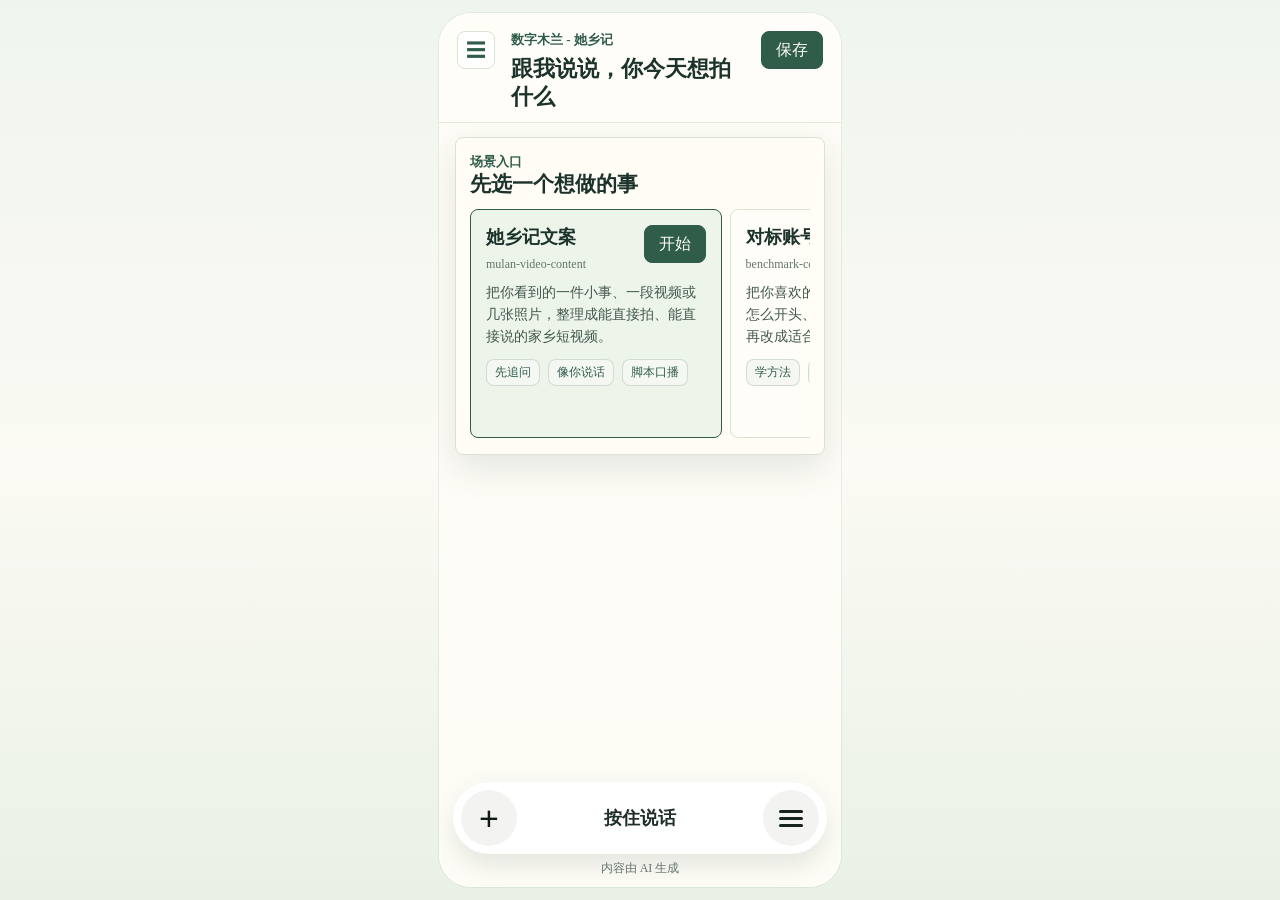
==== frontend/index.html @ 1160d807 "她乡记 v0.2：PWA 前端 + 桥接服务 + 知识库 + 四场景 skill + Trae 分发配置" ====
<!doctype html>
<html lang="zh-CN">
  <head>
    <meta charset="UTF-8" />
    <meta name="viewport" content="width=device-width, initial-scale=1, viewport-fit=cover" />
    <meta name="theme-color" content="#2f5d4a" />
    <title>她乡记</title>
    <link rel="manifest" href="./manifest.webmanifest" />
    <link rel="stylesheet" href="./styles.css" />
  </head>
  <body>
    <div class="app-shell">
      <header class="topbar">
        <button class="plain-icon menu-button" id="openNav" aria-label="打开菜单">☰</button>
        <div>
          <p class="brand-mark">数字木兰 - 她乡记</p>
          <h1>跟我说说，你今天想拍什么</h1>
        </div>
        <button class="save-btn" id="saveMaterial">保存</button>
      </header>

      <main class="screen active" id="homeScreen">
        <section class="skill-rail-wrap" id="skillChooser">
          <div>
            <span class="panel-label">场景入口</span>
            <h2>先选一个想做的事</h2>
          </div>
          <section class="skill-grid" id="skillGrid"></section>
        </section>

        <section class="loading-skill" id="loadingSkill" aria-live="polite">
          <span></span>
          <p>正在加载对应 Skill...</p>
        </section>

        <section class="messages" id="messages"></section>

        <section class="upload-preview" id="uploadPreview" aria-live="polite"></section>

        <section class="composer">
          <div class="input-bar">
            <label class="icon-btn file-btn" aria-label="上传图片">
              +
              <input id="imageInput" type="file" accept="image/*" multiple />
            </label>
            <button class="voice-display active" id="voiceDisplay" aria-label="语音输入">
              <span>按住说话</span>
            </button>
            <textarea id="textInput" rows="1" placeholder="尽管问..." aria-label="文字输入"></textarea>
            <button class="keyboard-icon" id="keyboardButton" aria-label="切换输入方式">
              <span></span><span></span><span></span>
            </button>
            <button class="send-icon" id="sendMessage" aria-label="发送">↑</button>
          </div>
          <p class="voice-hint" id="voiceStatus">内容由 AI 生成</p>
        </section>
      </main>

      <main class="screen" id="materialsScreen">
        <section class="section-heading top-section">
          <div>
            <p class="panel-label">项目文件夹</p>
            <h2>我的素材</h2>
          </div>
          <div class="inline-actions">
            <button class="secondary-btn returnChat">返回对话</button>
            <button class="secondary-btn" id="exportMaterials">导出</button>
          </div>
        </section>
        <section class="material-list" id="materialList"></section>
      </main>

      <main class="screen" id="knowledgeScreen">
        <section class="section-heading top-section">
          <div>
            <p class="panel-label">知识库-场景触发库.md</p>
            <h2>我的知识</h2>
          </div>
          <div class="inline-actions">
            <button class="secondary-btn returnChat">返回对话</button>
            <label class="secondary-btn import-btn">
              导入 MD
              <input id="knowledgeImport" type="file" accept=".md,text/markdown,text/plain" />
            </label>
          </div>
        </section>
        <section class="knowledge-tools">
          <input id="knowledgeSearch" type="search" placeholder="搜索：腌菜、茭白、孙女、石关乡..." />
          <button id="addKnowledge">新增主题</button>
          <button id="exportKnowledge">导出 MD</button>
        </section>
        <section class="knowledge-list" id="knowledgeList"></section>
      </main>

    </div>

    <dialog id="formatDialog">
      <form method="dialog" class="dialog-body">
        <h2>视频形式</h2>
        <label>发布平台<input id="platformInput" value="微信视频号" /></label>
        <label>视频时长<input id="durationInput" value="60-90 秒" /></label>
        <button class="primary-btn" value="confirm">确认</button>
      </form>
    </dialog>

    <script src="./app.js?v=20260830-bridge"></script>
  </body>
</html>
---- frontend/styles.css ----
:root {
  color-scheme: light;
  --ink: #1c332b;
  --muted: #64766d;
  --deep: #2f5d4a;
  --deep-2: #426f5a;
  --leaf: #73987b;
  --wash: #f4f7f1;
  --paper: #fffdf7;
  --line: #d8e1d2;
  --gold: #c7a45d;
  --red: #9b5a4d;
  --shadow: 0 14px 36px rgba(38, 73, 58, 0.12);
}

* {
  box-sizing: border-box;
}

body {
  margin: 0;
  min-height: 100vh;
  background: linear-gradient(180deg, #eff5ed 0%, #fbfaf4 52%, #e9f1e6 100%);
  color: var(--ink);
  font-family: FangSong, STFangsong, "FangSong_GB2312", "Songti SC", serif;
  display: grid;
  place-items: center;
}

button,
input,
textarea {
  font: inherit;
}

button {
  cursor: pointer;
}

.app-shell {
  width: 402px;
  height: 874px;
  margin: 0 auto;
  background: rgba(255, 253, 247, 0.88);
  position: relative;
  overflow: hidden;
  box-shadow: 0 0 0 1px rgba(47, 93, 74, 0.08);
  display: flex;
  flex-direction: column;
}

.topbar {
  display: flex;
  align-items: flex-start;
  justify-content: space-between;
  gap: 16px;
  padding: calc(18px + env(safe-area-inset-top)) 18px 12px;
  background: rgba(255, 253, 247, 0.92);
  border-bottom: 1px solid rgba(216, 225, 210, 0.78);
  flex: 0 0 auto;
  z-index: 4;
  backdrop-filter: blur(18px);
}

.topbar > div {
  flex: 1;
}

.brand-mark,
.panel-label {
  margin: 0 0 6px;
  color: var(--deep);
  font-size: 13px;
  font-weight: 700;
  letter-spacing: 0;
}

h1,
h2,
p {
  margin: 0;
}

h1 {
  font-size: 22px;
  line-height: 1.25;
  font-weight: 700;
}

h2 {
  font-size: 21px;
  line-height: 1.25;
}

.plain-icon {
  width: 38px;
  height: 38px;
  border: 1px solid var(--line);
  border-radius: 8px;
  background: #ffffff;
  color: var(--deep);
  font-size: 22px;
}

.menu-button {
  font-size: 20px;
  flex: 0 0 38px;
}

.screen {
  display: none;
  padding: 0 16px 28px;
  flex: 1;
  min-height: 0;
  overflow-y: auto;
  overscroll-behavior: contain;
}

#homeScreen {
  padding-bottom: 170px;
}

.screen.active {
  display: block;
}

.quick-panel,
.dense-section,
.chat-head,
.composer,
.knowledge-tools,
.skill-rail-wrap {
  margin-top: 14px;
  border: 1px solid var(--line);
  background: rgba(255, 253, 247, 0.94);
  box-shadow: var(--shadow);
}

.quick-panel,
.section-heading,
.chat-head,
.knowledge-tools {
  display: flex;
  align-items: center;
  justify-content: space-between;
  gap: 12px;
}

.quick-panel,
.dense-section,
.chat-head,
.composer,
.knowledge-tools,
.skill-rail-wrap {
  padding: 14px;
  border-radius: 8px;
}

.secondary-btn,
.primary-btn,
.save-btn,
.back-btn,
.file-btn,
.knowledge-tools button {
  border: 1px solid var(--deep);
  border-radius: 8px;
  min-height: 38px;
  padding: 0 14px;
  background: #ffffff;
  color: var(--deep);
  white-space: nowrap;
}

.primary-btn,
.save-btn {
  background: var(--deep);
  color: #fffdf7;
}

.skill-grid {
  display: flex;
  gap: 8px;
  margin-top: 12px;
  overflow-x: auto;
  padding-bottom: 2px;
}

.skill-card,
.material-item,
.knowledge-item,
.message {
  border: 1px solid var(--line);
  border-radius: 8px;
  background: var(--paper);
  box-shadow: 0 10px 24px rgba(38, 73, 58, 0.08);
}

.skill-card {
  padding: 15px;
  flex: 0 0 74%;
  box-shadow: none;
}

.skill-card.active {
  border-color: var(--deep);
  background: #edf4ea;
}

.app-shell.chatting #skillChooser {
  display: none;
}

.loading-skill {
  display: none;
  align-items: center;
  gap: 10px;
  margin-top: 14px;
  color: var(--muted);
  font-size: 15px;
}

.loading-skill.active {
  display: flex;
}

.loading-skill span {
  width: 16px;
  height: 16px;
  border-radius: 50%;
  border: 2px solid rgba(47, 93, 74, 0.18);
  border-top-color: var(--deep);
  animation: spin 0.8s linear infinite;
}

@keyframes spin {
  to {
    transform: rotate(360deg);
  }
}

.skill-top {
  display: flex;
  justify-content: space-between;
  gap: 12px;
  align-items: start;
}

.skill-top h3 {
  margin: 0 0 5px;
  font-size: 18px;
}

.skill-id {
  color: var(--muted);
  font-size: 12px;
}

.skill-card p {
  color: #42584e;
  font-size: 14px;
  line-height: 1.55;
  margin: 10px 0 12px;
}

.skill-meta {
  display: flex;
  flex-wrap: wrap;
  gap: 8px;
  margin-bottom: 12px;
}

.skill-meta span {
  border: 1px solid rgba(47, 93, 74, 0.18);
  background: #f5f8f2;
  color: var(--deep);
  padding: 4px 8px;
  border-radius: 8px;
  font-size: 12px;
}

.workflow-row {
  display: grid;
  grid-template-columns: repeat(4, 1fr);
  gap: 8px;
  margin-top: 14px;
}

.workflow-row div {
  min-height: 72px;
  border-left: 3px solid var(--leaf);
  background: #f6f8f1;
  padding: 9px 7px;
}

.workflow-row b {
  display: block;
  color: var(--deep);
  font-size: 18px;
}

.workflow-row span {
  display: block;
  margin-top: 8px;
  color: #41554d;
  font-size: 13px;
}

.chat-head {
  margin-top: 8px;
}

.back-btn {
  width: 38px;
  padding: 0;
  font-size: 26px;
}

.messages {
  display: grid;
  gap: 10px;
  margin-top: 12px;
  padding-bottom: 12px;
}

.message {
  padding: 12px;
  line-height: 1.55;
  color: #31473e;
  font-size: 15px;
}

.message.user {
  margin-left: 34px;
  background: #edf4ea;
}

.message.assistant {
  margin-right: 20px;
}

.message .role {
  display: block;
  color: var(--deep);
  font-size: 12px;
  margin-bottom: 5px;
  font-weight: 700;
}

.upload-preview {
  display: flex;
  gap: 8px;
  overflow-x: auto;
  margin-top: 12px;
}

.upload-preview img {
  width: 76px;
  height: 76px;
  object-fit: cover;
  border-radius: 8px;
  border: 1px solid var(--line);
}

.composer {
  position: absolute;
  left: 50%;
  bottom: 0;
  transform: translateX(-50%);
  width: 100%;
  z-index: 2;
  margin-top: 0;
  padding: 8px 14px calc(10px + env(safe-area-inset-bottom));
  border: 0;
  border-radius: 0;
  background: linear-gradient(180deg, rgba(255, 253, 247, 0), rgba(255, 253, 247, 0.96) 28%, #fffdf7 100%);
  box-shadow: none;
}

textarea,
.knowledge-tools input,
.dialog-body input {
  width: 100%;
  border: 1px solid var(--line);
  border-radius: 8px;
  background: #fffefb;
  color: var(--ink);
  padding: 10px;
  resize: vertical;
}

#textInput {
  flex: 1;
  min-height: 48px;
  max-height: 96px;
  border: 0;
  border-radius: 0;
  padding: 13px 4px;
  box-shadow: none;
  resize: none;
  background: transparent;
  line-height: 1.35;
  outline: none;
  font-family: -apple-system, BlinkMacSystemFont, "PingFang SC", sans-serif;
  font-size: 16px;
}

body.voice-mode #textInput {
  display: none;
}

.voice-display {
  flex: 1;
  min-height: 48px;
  border: 0;
  background: transparent;
  color: #1f2f28;
  display: none;
  align-items: center;
  justify-content: center;
  gap: 8px;
  font-family: -apple-system, BlinkMacSystemFont, "PingFang SC", sans-serif;
  font-size: 18px;
  font-weight: 700;
}

body.voice-mode .voice-display {
  display: inline-flex;
}

body.text-mode .voice-display {
  display: none;
}

.voice-display.recording {
  color: var(--red);
}

.input-bar {
  display: flex;
  align-items: center;
  gap: 8px;
  width: 100%;
  min-height: 72px;
  padding: 8px;
  border: 0;
  border-radius: 36px;
  background: #ffffff;
  box-shadow: 0 12px 28px rgba(38, 73, 58, 0.13);
}

.icon-btn,
.send-icon,
.keyboard-icon {
  flex: 0 0 56px;
  width: 56px;
  height: 56px;
  display: inline-flex;
  align-items: center;
  justify-content: center;
  border-radius: 50%;
  border: 0;
  background: #f3f4f1;
  color: #101a15;
  font-family: -apple-system, BlinkMacSystemFont, "PingFang SC", sans-serif;
  font-size: 34px;
  line-height: 1;
}

.send-icon {
  display: none;
  background: var(--deep);
  color: #fffdf7;
  font-size: 22px;
  font-weight: 700;
}

body:not(.voice-mode) .send-icon {
  display: none;
}

body.can-send .send-icon {
  display: inline-flex;
}

body.can-send .keyboard-icon {
  display: none;
}

.keyboard-icon {
  flex-direction: column;
  gap: 4px;
}

.keyboard-icon span {
  width: 24px;
  height: 3px;
  border-radius: 999px;
  background: #17241d;
}

body:not(.voice-mode) .keyboard-icon span {
  display: none;
}

body:not(.voice-mode) .keyboard-icon::before {
  content: "·))";
  font-family: Arial, sans-serif;
  font-size: 20px;
  font-weight: 700;
  letter-spacing: 0;
}

.icon-btn.recording {
  border-color: var(--red);
  background: var(--red);
  color: #fffdf7;
}

.voice-hint {
  margin-top: 6px;
  color: var(--muted);
  font-size: 12px;
  text-align: center;
}

.file-btn input,
.import-btn input {
  display: none;
}

.top-section {
  padding-top: 14px;
}

.inline-actions {
  display: flex;
  gap: 8px;
  align-items: center;
}

.material-list,
.knowledge-list {
  display: grid;
  gap: 12px;
  margin-top: 14px;
}

.material-item,
.knowledge-item {
  padding: 14px;
}

.material-item h3,
.knowledge-item h3 {
  margin: 0 0 8px;
  font-size: 20px;
}

.material-item p,
.knowledge-item p {
  color: #41564c;
  line-height: 1.55;
  font-size: 15px;
}

.material-meta,
.knowledge-tags {
  display: flex;
  flex-wrap: wrap;
  gap: 7px;
  margin-top: 10px;
}

.material-meta span,
.knowledge-tags span {
  padding: 4px 7px;
  border-radius: 8px;
  background: #eef4ea;
  color: var(--deep);
  font-size: 12px;
}

.knowledge-tools {
  flex-wrap: wrap;
}

.knowledge-tools input {
  flex: 1 1 100%;
}

.knowledge-item textarea {
  margin-top: 8px;
  min-height: 92px;
}

dialog {
  border: 0;
  border-radius: 8px;
  padding: 0;
  box-shadow: var(--shadow);
  width: min(90vw, 420px);
}

.dialog-body {
  display: grid;
  gap: 12px;
  padding: 18px;
  background: var(--paper);
}

/* ---------------- 联调桥接新增 ---------------- */

.typing-dots {
  display: inline-flex;
  gap: 5px;
  align-items: center;
  padding: 4px 0;
}

.typing-dots i {
  width: 7px;
  height: 7px;
  border-radius: 50%;
  background: currentColor;
  opacity: 0.4;
  animation: typing 1.2s infinite ease-in-out;
}

.typing-dots i:nth-child(2) { animation-delay: 0.15s; }
.typing-dots i:nth-child(3) { animation-delay: 0.3s; }

@keyframes typing {
  0%, 60%, 100% { transform: translateY(0); opacity: 0.4; }
  30% { transform: translateY(-4px); opacity: 1; }
}

.message table {
  border-collapse: collapse;
  width: 100%;
  margin: 8px 0;
  font-size: 13px;
}

.message td,
.message th {
  border: 1px solid rgba(0, 0, 0, 0.15);
  padding: 5px 8px;
  text-align: left;
}

.message h3,
.message h4,
.message h5,
.message h6 {
  margin: 10px 0 4px;
}

.message p { margin: 4px 0; }
.message ul { margin: 4px 0; padding-left: 18px; }
.message pre {
  background: rgba(0, 0, 0, 0.06);
  padding: 8px;
  border-radius: 6px;
  overflow-x: auto;
  font-size: 12px;
}

.kb-file {
  font-size: 12px;
  opacity: 0.65;
  cursor: pointer;
}

.kb-save {
  margin-top: 8px;
}

.dialog-body label {
  display: grid;
  gap: 6px;
  color: var(--muted);
}

@media (min-width: 760px) {
  .app-shell {
    border-radius: 32px;
  }
}

@media (max-width: 430px) {
  body {
    display: block;
  }

  .app-shell {
    width: 100dvw;
    height: 100dvh;
    min-height: 100dvh;
  }
}
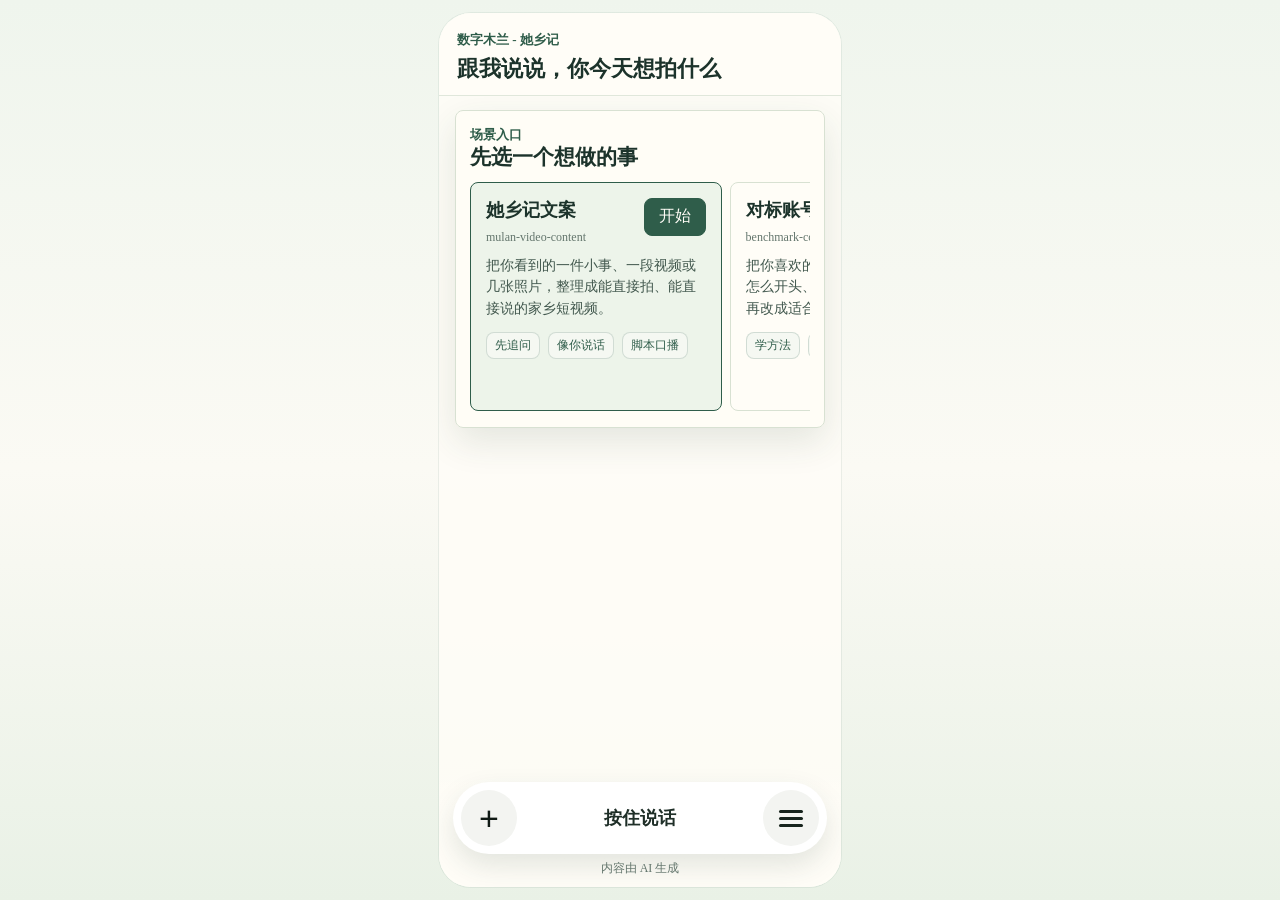
==== commit 015426ec: "前端：移除顶栏菜单与保存按钮，标题区可点击返回主页" ====
--- a/frontend/index.html
+++ b/frontend/index.html
@@ -11,12 +11,10 @@
   <body>
     <div class="app-shell">
       <header class="topbar">
-        <button class="plain-icon menu-button" id="openNav" aria-label="打开菜单">☰</button>
-        <div>
+        <button class="brand-home" id="brandHome" aria-label="返回主页">
           <p class="brand-mark">数字木兰 - 她乡记</p>
           <h1>跟我说说，你今天想拍什么</h1>
-        </div>
-        <button class="save-btn" id="saveMaterial">保存</button>
+        </button>
       </header>
 
       <main class="screen active" id="homeScreen">
@@ -103,6 +101,6 @@
       </form>
     </dialog>
 
-    <script src="./app.js?v=20260830-bridge"></script>
+    <script src="./app.js?v=20260830-clean-topbar"></script>
   </body>
 </html>
--- a/frontend/styles.css
+++ b/frontend/styles.css
@@ -64,6 +64,19 @@
 
 .topbar > div {
   flex: 1;
+}
+
+.brand-home {
+  flex: 1;
+  display: block;
+  border: 0;
+  background: transparent;
+  padding: 0;
+  margin: 0;
+  text-align: left;
+  font-family: inherit;
+  color: inherit;
+  cursor: pointer;
 }
 
 .brand-mark,
@@ -433,6 +446,10 @@
 
 .voice-display.recording {
   color: var(--red);
+  touch-action: none;
+  -webkit-user-select: none;
+  user-select: none;
+  -webkit-touch-callout: none;
 }
 
 .input-bar {
